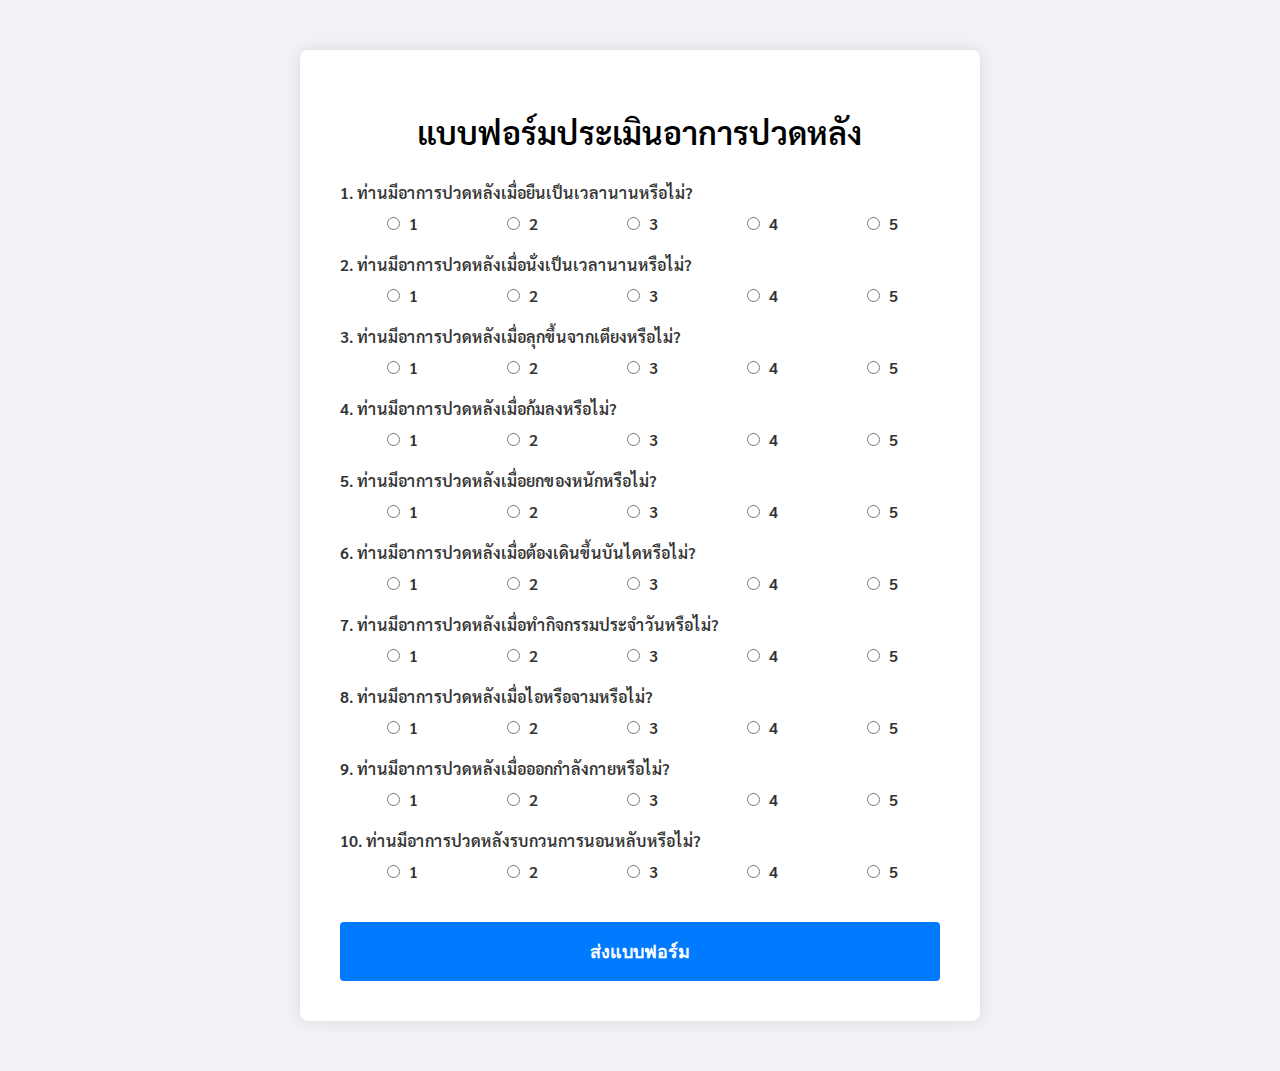
==== Form.html @ e6509acf "change all file and do all Form health" ====
<!DOCTYPE html>
<html lang="th">
<head>
    <meta charset="UTF-8">
    <title>แบบฟอร์มประเมินอาการปวดหลัง</title>
    <!-- ลิงก์ไปยังไฟล์ CSS -->
    <link rel="stylesheet" href="Form.css">
    <!-- ลิงก์ไปยังฟอนต์จาก Google Fonts -->
    <link rel="preconnect" href="https://fonts.googleapis.com">
    <link rel="preconnect" href="https://fonts.gstatic.com" crossorigin>
    <link href="https://fonts.googleapis.com/css2?family=Sarabun:wght@400;600&display=swap" rel="stylesheet">
</head>
<body>

    <div class="form-container">
        <h1>แบบฟอร์มประเมินอาการปวดหลัง</h1>
        <form id="backPainForm">
            <!-- เริ่มต้นคำถามที่ 1 -->
            <div class="question">
                <label>1. ท่านมีอาการปวดหลังเมื่อยืนเป็นเวลานานหรือไม่?</label>
                <div class="rating">
                    <label><input type="radio" name="q1" value="1" required> 1</label>
                    <label><input type="radio" name="q1" value="2"> 2</label>
                    <label><input type="radio" name="q1" value="3"> 3</label>
                    <label><input type="radio" name="q1" value="4"> 4</label>
                    <label><input type="radio" name="q1" value="5"> 5</label>
                </div>
            </div>
            <!-- คำถามที่ 2 -->
            <div class="question">
                <label>2. ท่านมีอาการปวดหลังเมื่อนั่งเป็นเวลานานหรือไม่?</label>
                <div class="rating">
                    <label><input type="radio" name="q2" value="1" required> 1</label>
                    <label><input type="radio" name="q2" value="2"> 2</label>
                    <label><input type="radio" name="q2" value="3"> 3</label>
                    <label><input type="radio" name="q2" value="4"> 4</label>
                    <label><input type="radio" name="q2" value="5"> 5</label>
                </div>
            </div>
            <!-- คำถามที่ 3 -->
            <div class="question">
                <label>3. ท่านมีอาการปวดหลังเมื่อลุกขึ้นจากเตียงหรือไม่?</label>
                <div class="rating">
                    <label><input type="radio" name="q3" value="1" required> 1</label>
                    <label><input type="radio" name="q3" value="2"> 2</label>
                    <label><input type="radio" name="q3" value="3"> 3</label>
                    <label><input type="radio" name="q3" value="4"> 4</label>
                    <label><input type="radio" name="q3" value="5"> 5</label>
                </div>
            </div>
            <!-- คำถามที่ 4 -->
            <div class="question">
                <label>4. ท่านมีอาการปวดหลังเมื่อก้มลงหรือไม่?</label>
                <div class="rating">
                    <label><input type="radio" name="q4" value="1" required> 1</label>
                    <label><input type="radio" name="q4" value="2"> 2</label>
                    <label><input type="radio" name="q4" value="3"> 3</label>
                    <label><input type="radio" name="q4" value="4"> 4</label>
                    <label><input type="radio" name="q4" value="5"> 5</label>
                </div>
            </div>
            <!-- คำถามที่ 5 -->
            <div class="question">
                <label>5. ท่านมีอาการปวดหลังเมื่อยกของหนักหรือไม่?</label>
                <div class="rating">
                    <label><input type="radio" name="q5" value="1" required> 1</label>
                    <label><input type="radio" name="q5" value="2"> 2</label>
                    <label><input type="radio" name="q5" value="3"> 3</label>
                    <label><input type="radio" name="q5" value="4"> 4</label>
                    <label><input type="radio" name="q5" value="5"> 5</label>
                </div>
            </div>
            <!-- คำถามที่ 6 -->
            <div class="question">
                <label>6. ท่านมีอาการปวดหลังเมื่อต้องเดินขึ้นบันไดหรือไม่?</label>
                <div class="rating">
                    <label><input type="radio" name="q6" value="1" required> 1</label>
                    <label><input type="radio" name="q6" value="2"> 2</label>
                    <label><input type="radio" name="q6" value="3"> 3</label>
                    <label><input type="radio" name="q6" value="4"> 4</label>
                    <label><input type="radio" name="q6" value="5"> 5</label>
                </div>
            </div>
            <!-- คำถามที่ 7 -->
            <div class="question">
                <label>7. ท่านมีอาการปวดหลังเมื่อทำกิจกรรมประจำวันหรือไม่?</label>
                <div class="rating">
                    <label><input type="radio" name="q7" value="1" required> 1</label>
                    <label><input type="radio" name="q7" value="2"> 2</label>
                    <label><input type="radio" name="q7" value="3"> 3</label>
                    <label><input type="radio" name="q7" value="4"> 4</label>
                    <label><input type="radio" name="q7" value="5"> 5</label>
                </div>
            </div>
            <!-- คำถามที่ 8 -->
            <div class="question">
                <label>8. ท่านมีอาการปวดหลังเมื่อไอหรือจามหรือไม่?</label>
                <div class="rating">
                    <label><input type="radio" name="q8" value="1" required> 1</label>
                    <label><input type="radio" name="q8" value="2"> 2</label>
                    <label><input type="radio" name="q8" value="3"> 3</label>
                    <label><input type="radio" name="q8" value="4"> 4</label>
                    <label><input type="radio" name="q8" value="5"> 5</label>
                </div>
            </div>
            <!-- คำถามที่ 9 -->
            <div class="question">
                <label>9. ท่านมีอาการปวดหลังเมื่อออกกำลังกายหรือไม่?</label>
                <div class="rating">
                    <label><input type="radio" name="q9" value="1" required> 1</label>
                    <label><input type="radio" name="q9" value="2"> 2</label>
                    <label><input type="radio" name="q9" value="3"> 3</label>
                    <label><input type="radio" name="q9" value="4"> 4</label>
                    <label><input type="radio" name="q9" value="5"> 5</label>
                </div>
            </div>
            <!-- คำถามที่ 10 -->
            <div class="question">
                <label>10. ท่านมีอาการปวดหลังรบกวนการนอนหลับหรือไม่?</label>
                <div class="rating">
                    <label><input type="radio" name="q10" value="1" required> 1</label>
                    <label><input type="radio" name="q10" value="2"> 2</label>
                    <label><input type="radio" name="q10" value="3"> 3</label>
                    <label><input type="radio" name="q10" value="4"> 4</label>
                    <label><input type="radio" name="q10" value="5"> 5</label>
                </div>
            </div>
            <!-- ปุ่มส่งฟอร์ม -->
            <button type="submit">ส่งแบบฟอร์ม</button>
        </form>
    </div>

    <!-- ลิงก์ไปยังไฟล์ JavaScript -->
    <script src="Form.js"></script>

</body>
</html>
---- Form.css ----
/* ใช้ฟอนต์ Sarabun จาก Google Fonts */
body {
    font-family: 'Sarabun', sans-serif;
    background-color: #f0f2f5;
    margin: 0;
    padding: 0;
}

.form-container {
    width: 600px;
    margin: 50px auto;
    padding: 40px;
    background-color: #ffffff; 
    border-radius: 8px;
    box-shadow: 0 0 15px rgba(0, 0, 0, 0.1);
}

.form-container h1 {
    text-align: center;
    margin-bottom: 30px;
    color: #000000; 
    font-weight: 600;
}

.question {
    margin-bottom: 20px;
}

.question label {
    display: block;
    margin-bottom: 10px;
    font-weight: 600;
    color: #333333;
}

.rating {
    display: flex;
    justify-content: space-between;
}

.rating label {
    flex: 1;
    text-align: center;
    margin: 0 5px;
}

.rating input[type="radio"] {
    margin-right: 5px;
}

button {
    width: 100%;
    padding: 15px;
    background-color: #007bff; 
    color: #ffffff;
    border: none;
    border-radius: 4px;
    font-size: 18px;
    font-weight: 600;
    transition: background-color 0.3s;
    margin-top: 20px;
}

button:hover {
    background-color: #0056b3; 
    cursor: pointer;
}

button:active {
    background-color: #003f7f; 
}

/* การตอบสนองต่อขนาดหน้าจอ */
@media (max-width: 700px) {
    .form-container {
        width: 90%;
        margin: 20px auto;
        padding: 20px;
    }

    .rating label {
        font-size: 14px;
    }
}
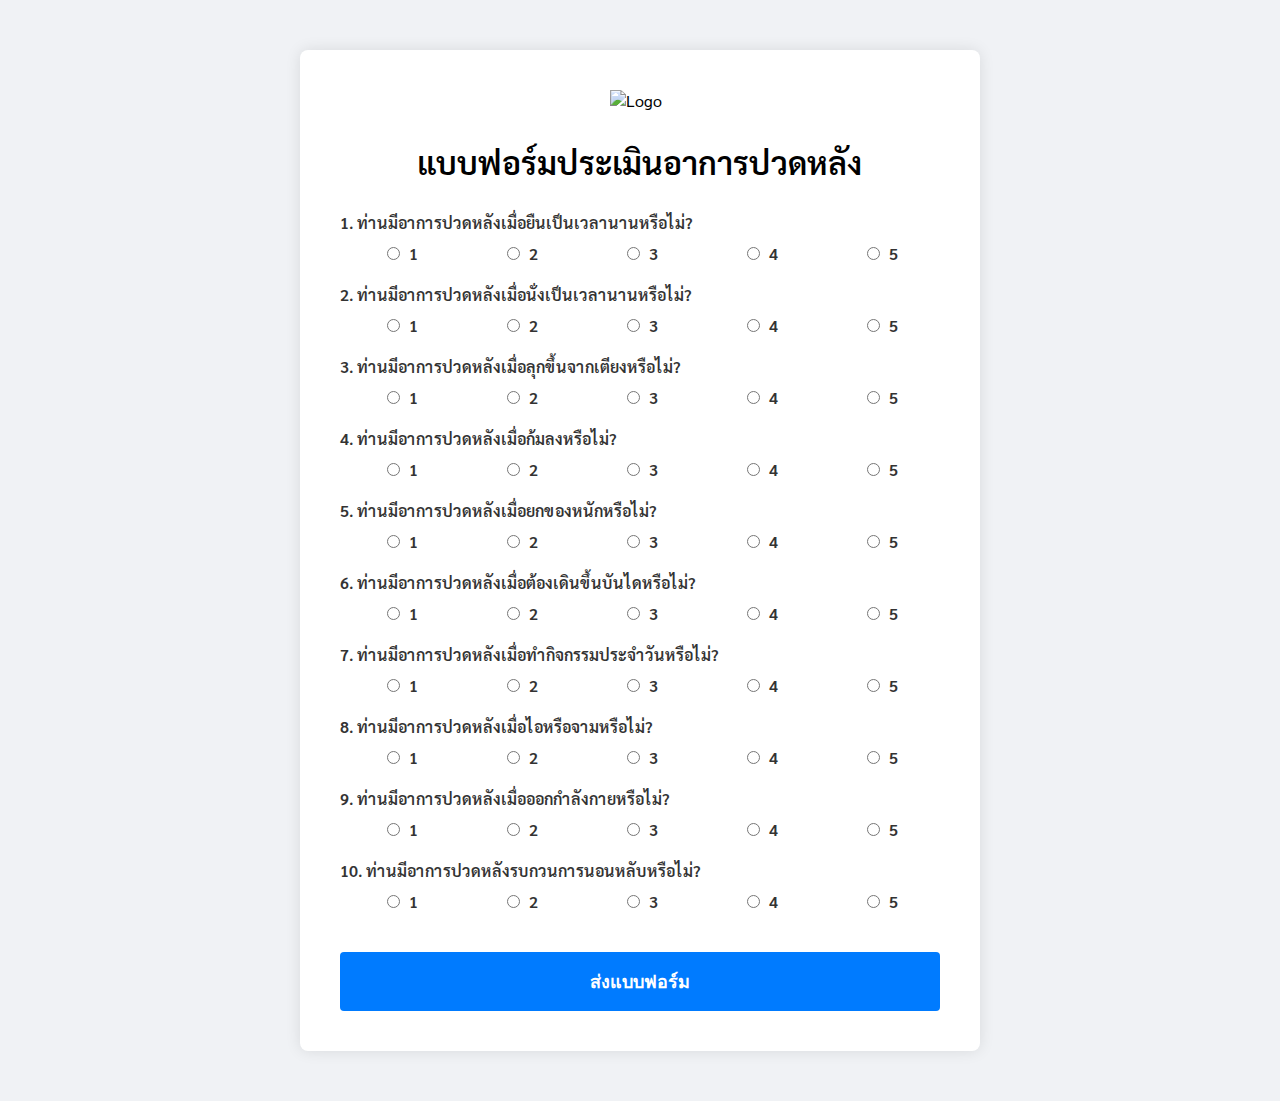
==== commit 1ad4ee14: "add logo เช่นกันไปใส่เองนะ" ====
--- a/Form.html
+++ b/Form.html
@@ -13,6 +13,7 @@
 <body>
 
     <div class="form-container">
+        <img src="path/to/your/logo.png" alt="Logo" class="logo">
         <h1>แบบฟอร์มประเมินอาการปวดหลัง</h1>
         <form id="backPainForm">
             <!-- เริ่มต้นคำถามที่ 1 -->
--- a/Form.css
+++ b/Form.css
@@ -4,6 +4,12 @@
     background-color: #f0f2f5;
     margin: 0;
     padding: 0;
+}
+
+.logo {
+    display: block;
+    margin: 0 auto 30px;
+    width: 60px;
 }
 
 .form-container {
